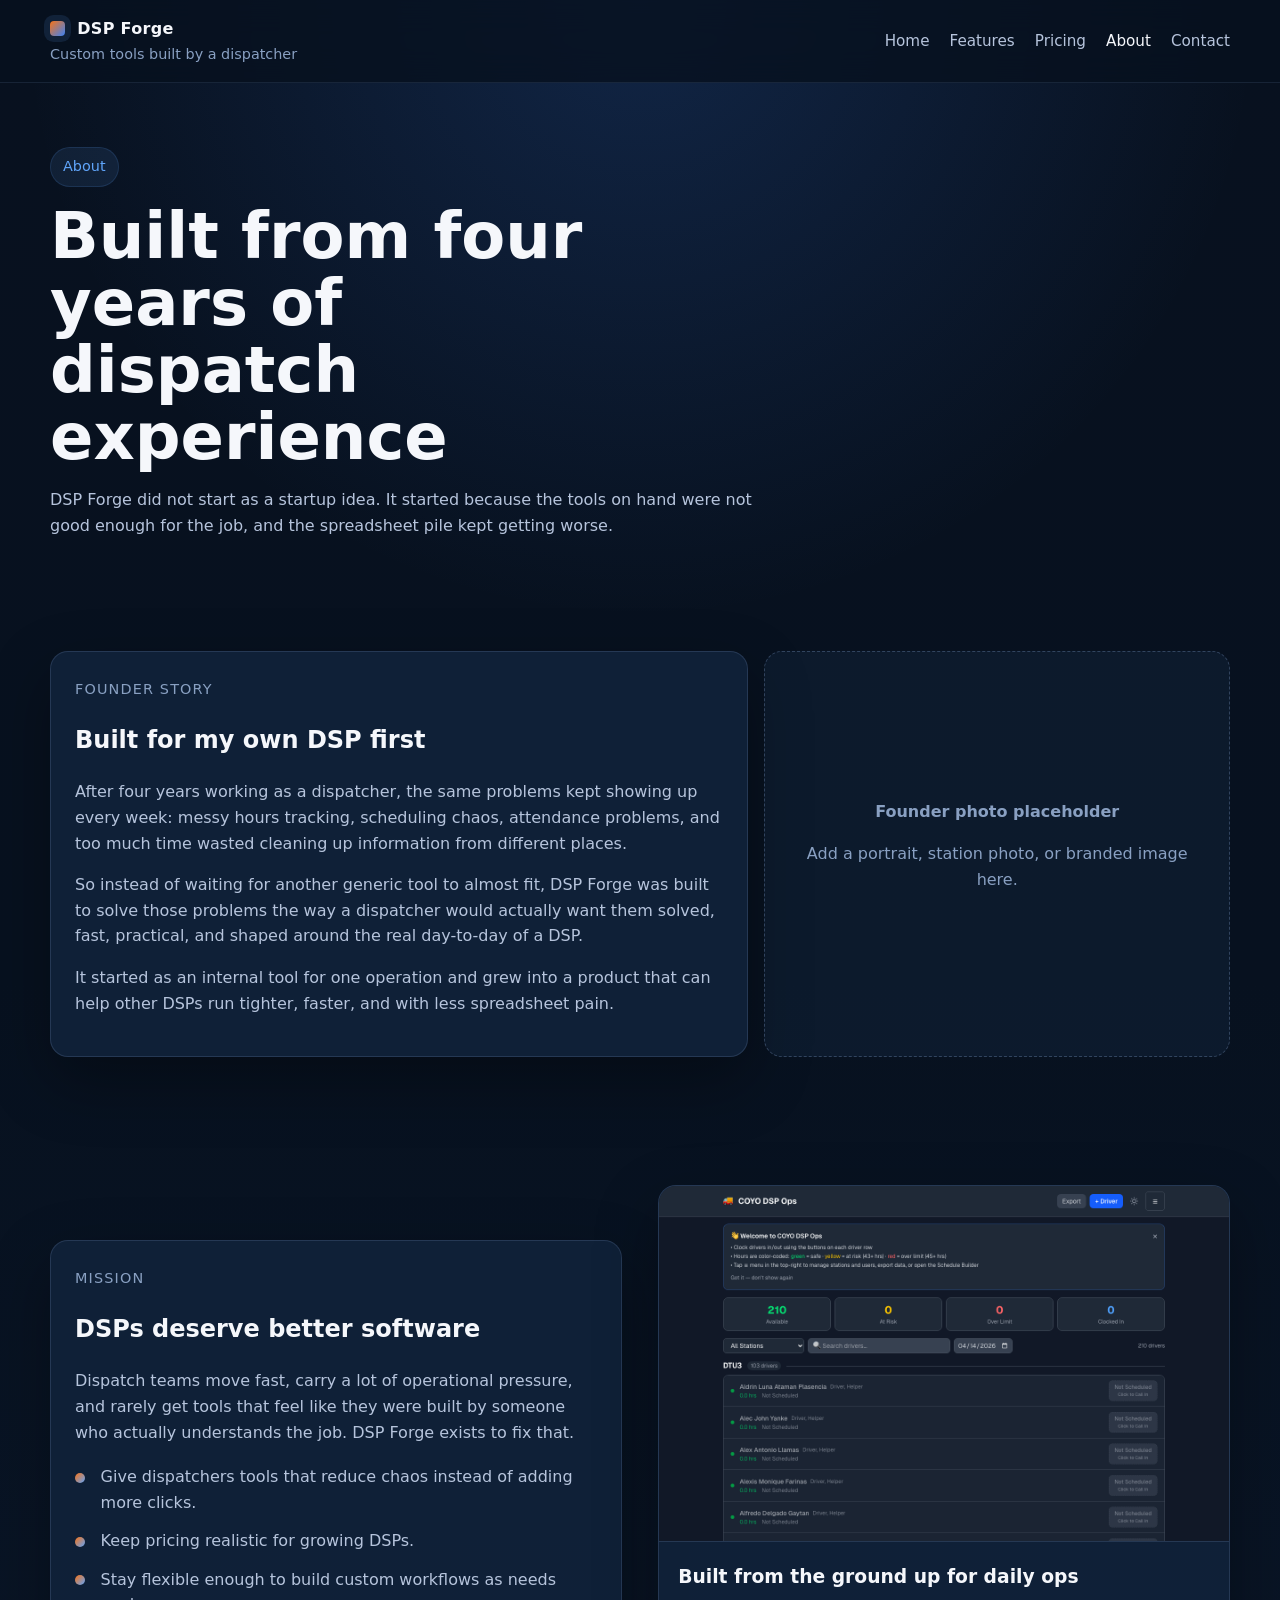
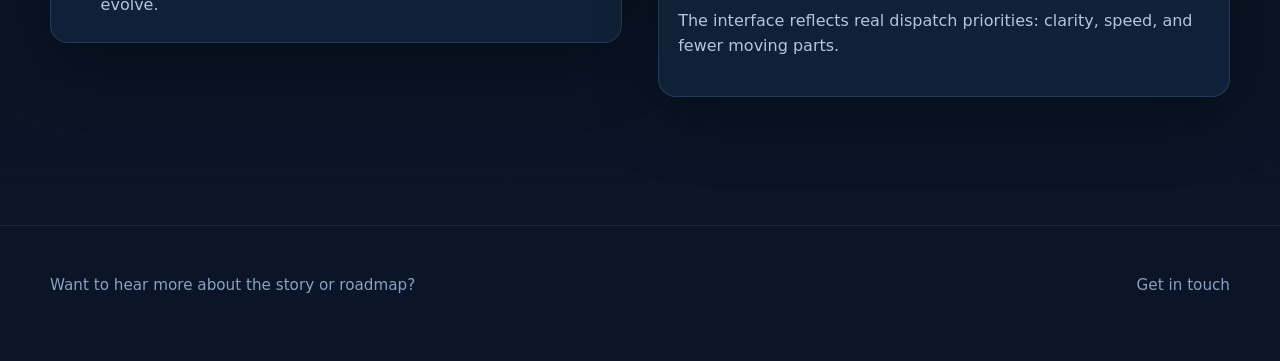
==== about.html @ 9725610b "Initial marketing site" ====
<!DOCTYPE html>
<html lang="en">
  <head>
    <meta charset="UTF-8" />
    <meta name="viewport" content="width=device-width, initial-scale=1.0" />
    <title>About DSP Forge | Built by a dispatcher</title>
    <meta
      name="description"
      content="Learn the story behind DSP Forge, Amazon DSP software created by a dispatcher after four years of solving hours, schedule, and attendance problems firsthand."
    />
    <link rel="stylesheet" href="styles.css" />
  </head>
  <body>
    <header class="site-header">
      <div class="container nav">
        <a class="brand" href="index.html">
          <span class="brand-mark">DSP Forge</span>
          <span class="brand-tagline">Custom tools built by a dispatcher</span>
        </a>
        <nav class="nav-links" aria-label="Primary navigation">
          <a href="index.html">Home</a>
          <a href="features.html">Features</a>
          <a href="pricing.html">Pricing</a>
          <a aria-current="page" href="about.html">About</a>
          <a href="contact.html">Contact</a>
        </nav>
      </div>
    </header>

    <main>
      <section class="page-hero">
        <div class="container">
          <span class="kicker">About</span>
          <h1>Built from four years of dispatch experience</h1>
          <p>
            DSP Forge did not start as a startup idea. It started because the tools on hand were not good enough for the job,
            and the spreadsheet pile kept getting worse.
          </p>
        </div>
      </section>

      <section class="section">
        <div class="container story-grid">
          <article class="story-card">
            <span class="panel-label">Founder story</span>
            <h2>Built for my own DSP first</h2>
            <p>
              After four years working as a dispatcher, the same problems kept showing up every week: messy hours tracking,
              scheduling chaos, attendance problems, and too much time wasted cleaning up information from different places.
            </p>
            <p>
              So instead of waiting for another generic tool to almost fit, DSP Forge was built to solve those problems the way a
              dispatcher would actually want them solved, fast, practical, and shaped around the real day-to-day of a DSP.
            </p>
            <p>
              It started as an internal tool for one operation and grew into a product that can help other DSPs run tighter,
              faster, and with less spreadsheet pain.
            </p>
          </article>

          <div class="photo-placeholder">
            <div>
              <strong>Founder photo placeholder</strong>
              <p>Add a portrait, station photo, or branded image here.</p>
            </div>
          </div>
        </div>
      </section>

      <section class="section">
        <div class="container two-column">
          <article class="story-card">
            <span class="panel-label">Mission</span>
            <h2>DSPs deserve better software</h2>
            <p>
              Dispatch teams move fast, carry a lot of operational pressure, and rarely get tools that feel like they were built
              by someone who actually understands the job. DSP Forge exists to fix that.
            </p>
            <ul class="check-list">
              <li>Give dispatchers tools that reduce chaos instead of adding more clicks.</li>
              <li>Keep pricing realistic for growing DSPs.</li>
              <li>Stay flexible enough to build custom workflows as needs evolve.</li>
            </ul>
          </article>
          <article class="screenshot-card">
            <img src="assets/dashboard.png" alt="Dashboard screenshot" />
            <div class="content">
              <h3>Built from the ground up for daily ops</h3>
              <p>The interface reflects real dispatch priorities: clarity, speed, and fewer moving parts.</p>
            </div>
          </article>
        </div>
      </section>
    </main>

    <footer class="site-footer">
      <div class="container footer-grid">
        <p>Want to hear more about the story or roadmap?</p>
        <a href="contact.html">Get in touch</a>
      </div>
    </footer>
  </body>
</html>
---- styles.css ----
:root {
  --bg: #07111f;
  --bg-elevated: rgba(12, 24, 42, 0.88);
  --bg-card: rgba(17, 34, 58, 0.92);
  --bg-soft: rgba(117, 152, 204, 0.08);
  --text: #f5f7fb;
  --text-soft: #b6c4dc;
  --text-muted: #89a0c2;
  --border: rgba(148, 178, 227, 0.16);
  --accent: #60a5fa;
  --accent-strong: #3b82f6;
  --accent-warm: #f97316;
  --success: #22c55e;
  --warning: #fbbf24;
  --danger: #fb7185;
  --shadow: 0 24px 64px rgba(0, 0, 0, 0.32);
  --radius-lg: 24px;
  --radius-md: 18px;
  --radius-sm: 12px;
  --container: 1180px;
}

* {
  box-sizing: border-box;
}

html {
  scroll-behavior: smooth;
}

body {
  margin: 0;
  font-family: Inter, ui-sans-serif, system-ui, -apple-system, BlinkMacSystemFont, "Segoe UI", sans-serif;
  background:
    radial-gradient(circle at top, rgba(59, 130, 246, 0.18), transparent 30%),
    linear-gradient(180deg, #08111f 0%, #07111f 50%, #0a1628 100%);
  color: var(--text);
  line-height: 1.6;
}

a {
  color: inherit;
  text-decoration: none;
}

img {
  max-width: 100%;
  display: block;
}

button,
input,
textarea {
  font: inherit;
}

.container {
  width: min(calc(100% - 2rem), var(--container));
  margin: 0 auto;
}

.site-header {
  position: sticky;
  top: 0;
  z-index: 20;
  backdrop-filter: blur(16px);
  background: rgba(7, 17, 31, 0.8);
  border-bottom: 1px solid rgba(148, 178, 227, 0.12);
}

.nav {
  display: flex;
  align-items: center;
  justify-content: space-between;
  gap: 1rem;
  padding: 1rem 0;
}

.brand {
  display: flex;
  flex-direction: column;
  gap: 0.1rem;
}

.brand-mark {
  display: inline-flex;
  align-items: center;
  gap: 0.75rem;
  font-weight: 700;
  letter-spacing: 0.02em;
}

.brand-mark::before {
  content: "";
  width: 0.95rem;
  height: 0.95rem;
  border-radius: 0.25rem;
  background: linear-gradient(135deg, var(--accent-warm), var(--accent-strong));
  box-shadow: 0 0 0 6px rgba(96, 165, 250, 0.12);
}

.brand-tagline {
  color: var(--text-muted);
  font-size: 0.9rem;
}

.nav-links {
  display: flex;
  align-items: center;
  gap: 1.25rem;
  flex-wrap: wrap;
  justify-content: flex-end;
}

.nav-links a {
  color: var(--text-soft);
  font-size: 0.95rem;
}

.nav-links a:hover,
.nav-links a[aria-current="page"] {
  color: var(--text);
}

.button,
.button-secondary,
.button-ghost {
  display: inline-flex;
  align-items: center;
  justify-content: center;
  gap: 0.55rem;
  border-radius: 999px;
  padding: 0.95rem 1.35rem;
  font-weight: 600;
  transition: transform 0.2s ease, box-shadow 0.2s ease, background 0.2s ease;
}

.button {
  background: linear-gradient(135deg, var(--accent), var(--accent-strong));
  color: white;
  box-shadow: 0 18px 40px rgba(59, 130, 246, 0.28);
}

.button-secondary {
  background: rgba(96, 165, 250, 0.12);
  border: 1px solid rgba(96, 165, 250, 0.22);
  color: var(--text);
}

.button-ghost {
  background: transparent;
  border: 1px solid var(--border);
  color: var(--text-soft);
}

.button:hover,
.button-secondary:hover,
.button-ghost:hover {
  transform: translateY(-1px);
}

.hero {
  padding: 5.25rem 0 4rem;
}

.hero-grid,
.two-column {
  display: grid;
  grid-template-columns: repeat(2, minmax(0, 1fr));
  gap: 2.25rem;
  align-items: center;
}

.kicker {
  display: inline-flex;
  align-items: center;
  gap: 0.5rem;
  font-size: 0.9rem;
  color: var(--accent);
  background: rgba(96, 165, 250, 0.1);
  border: 1px solid rgba(96, 165, 250, 0.14);
  padding: 0.45rem 0.75rem;
  border-radius: 999px;
}

.hero h1,
.page-hero h1 {
  font-size: clamp(2.4rem, 5vw, 4.6rem);
  line-height: 1.05;
  margin: 1rem 0;
  max-width: 12ch;
}

.lead {
  color: var(--text-soft);
  font-size: 1.05rem;
  max-width: 60ch;
}

.hero-actions,
.inline-actions {
  display: flex;
  gap: 1rem;
  flex-wrap: wrap;
  margin-top: 2rem;
}

.hero-metrics,
.stat-grid,
.price-points,
.feature-grid,
.card-grid,
.contact-grid,
.story-grid,
.screenshot-grid {
  display: grid;
  gap: 1rem;
}

.hero-metrics {
  grid-template-columns: repeat(3, minmax(0, 1fr));
  margin-top: 2rem;
}

.metric,
.card,
.stat,
.price-card,
.contact-card,
.story-card,
.screenshot-card,
.timeline-item {
  background: var(--bg-card);
  border: 1px solid var(--border);
  border-radius: var(--radius-md);
  box-shadow: var(--shadow);
}

.metric,
.stat {
  padding: 1.2rem;
}

.metric strong,
.stat strong {
  display: block;
  font-size: 1.45rem;
  margin-bottom: 0.35rem;
}

.panel,
.card,
.price-card,
.contact-card,
.story-card,
.timeline-item {
  padding: 1.5rem;
}

.panel {
  border-radius: var(--radius-lg);
  background: linear-gradient(180deg, rgba(17, 34, 58, 0.95), rgba(10, 23, 40, 0.95));
  border: 1px solid var(--border);
  box-shadow: var(--shadow);
}

.panel-label {
  color: var(--text-muted);
  font-size: 0.9rem;
  text-transform: uppercase;
  letter-spacing: 0.08em;
}

.panel h2,
.section-heading h2 {
  font-size: clamp(1.9rem, 4vw, 3rem);
  margin: 0.7rem 0 0.8rem;
}

.section {
  padding: 4rem 0;
}

.section-heading {
  margin-bottom: 2rem;
  max-width: 48rem;
}

.section-heading p {
  color: var(--text-soft);
  margin: 0;
}

.card-grid {
  grid-template-columns: repeat(4, minmax(0, 1fr));
}

.feature-grid {
  grid-template-columns: repeat(3, minmax(0, 1fr));
}

.price-points {
  grid-template-columns: repeat(3, minmax(0, 1fr));
}

.card h3,
.price-card h3,
.contact-card h3,
.story-card h3,
.screenshot-card h3 {
  margin-top: 0;
  margin-bottom: 0.7rem;
}

.muted,
.card p,
.price-card p,
.contact-card p,
.story-card p,
.timeline-item p,
.screenshot-card p,
li {
  color: var(--text-soft);
}

.icon {
  width: 2.75rem;
  height: 2.75rem;
  display: inline-grid;
  place-items: center;
  border-radius: 0.9rem;
  background: rgba(96, 165, 250, 0.12);
  color: var(--accent);
  margin-bottom: 1rem;
  font-size: 1.2rem;
}

.problem-list,
.check-list,
.timeline,
.pricing-list,
.contact-list {
  list-style: none;
  padding: 0;
  margin: 1.2rem 0 0;
  display: grid;
  gap: 0.8rem;
}

.problem-list li,
.check-list li,
.pricing-list li,
.contact-list li {
  position: relative;
  padding-left: 1.6rem;
}

.problem-list li::before,
.check-list li::before,
.pricing-list li::before,
.contact-list li::before {
  content: "";
  position: absolute;
  left: 0;
  top: 0.55rem;
  width: 0.6rem;
  height: 0.6rem;
  border-radius: 999px;
  background: linear-gradient(135deg, var(--accent-warm), var(--accent));
}

.screenshot-grid {
  grid-template-columns: repeat(2, minmax(0, 1fr));
}

.screenshot-card {
  overflow: hidden;
  padding: 0;
}

.screenshot-card .content {
  padding: 1.2rem 1.2rem 1.35rem;
}

.screenshot-card img {
  aspect-ratio: 16 / 10;
  object-fit: cover;
  width: 100%;
  border-bottom: 1px solid var(--border);
}

.callout {
  padding: 1.3rem 1.4rem;
  border-radius: var(--radius-md);
  background: rgba(34, 197, 94, 0.1);
  border: 1px solid rgba(34, 197, 94, 0.16);
  color: #d7ffe3;
}

.page-hero {
  padding: 4rem 0 2rem;
}

.page-hero p {
  max-width: 46rem;
  color: var(--text-soft);
}

.price-card.featured {
  border-color: rgba(96, 165, 250, 0.35);
  background: linear-gradient(180deg, rgba(24, 44, 76, 0.98), rgba(12, 24, 42, 0.98));
}

.price-tag {
  font-size: clamp(2.25rem, 5vw, 3.4rem);
  font-weight: 700;
  line-height: 1;
  margin: 1rem 0;
}

.price-tag span {
  font-size: 1rem;
  color: var(--text-muted);
  font-weight: 500;
}

.story-grid {
  grid-template-columns: 1.2fr 0.8fr;
}

.photo-placeholder {
  min-height: 280px;
  border-radius: var(--radius-md);
  border: 1px dashed rgba(148, 178, 227, 0.28);
  background: rgba(96, 165, 250, 0.06);
  display: grid;
  place-items: center;
  text-align: center;
  padding: 1.5rem;
  color: var(--text-muted);
}

.contact-grid {
  grid-template-columns: 1.1fr 0.9fr;
}

.form-grid {
  display: grid;
  gap: 1rem;
}

label {
  display: grid;
  gap: 0.45rem;
  color: var(--text-soft);
  font-size: 0.95rem;
}

input,
textarea {
  width: 100%;
  border-radius: 14px;
  border: 1px solid rgba(148, 178, 227, 0.18);
  background: rgba(6, 16, 30, 0.85);
  color: var(--text);
  padding: 0.9rem 1rem;
}

input:focus,
textarea:focus {
  outline: 2px solid rgba(96, 165, 250, 0.35);
  outline-offset: 1px;
}

.site-footer {
  padding: 2rem 0 3rem;
  border-top: 1px solid rgba(148, 178, 227, 0.12);
  margin-top: 4rem;
}

.footer-grid {
  display: flex;
  align-items: center;
  justify-content: space-between;
  gap: 1rem;
  flex-wrap: wrap;
}

.footer-grid p,
.footer-grid a {
  color: var(--text-muted);
  font-size: 0.95rem;
}

.cta-band {
  padding: 2rem;
  border-radius: var(--radius-lg);
  border: 1px solid rgba(96, 165, 250, 0.2);
  background: linear-gradient(135deg, rgba(59, 130, 246, 0.2), rgba(249, 115, 22, 0.12));
}

.small-note {
  font-size: 0.9rem;
  color: var(--text-muted);
}

@media (max-width: 960px) {
  .hero-grid,
  .two-column,
  .story-grid,
  .contact-grid,
  .card-grid,
  .feature-grid,
  .price-points,
  .screenshot-grid,
  .hero-metrics {
    grid-template-columns: 1fr;
  }

  .nav {
    align-items: flex-start;
    flex-direction: column;
  }

  .nav-links {
    justify-content: flex-start;
  }

  .hero h1,
  .page-hero h1 {
    max-width: none;
  }
}

@media (max-width: 640px) {
  .hero {
    padding-top: 3.5rem;
  }

  .section,
  .page-hero {
    padding: 3rem 0 1.5rem;
  }

  .button,
  .button-secondary,
  .button-ghost {
    width: 100%;
  }

  .hero-actions,
  .inline-actions {
    flex-direction: column;
  }

  .container {
    width: min(calc(100% - 1.25rem), var(--container));
  }
}
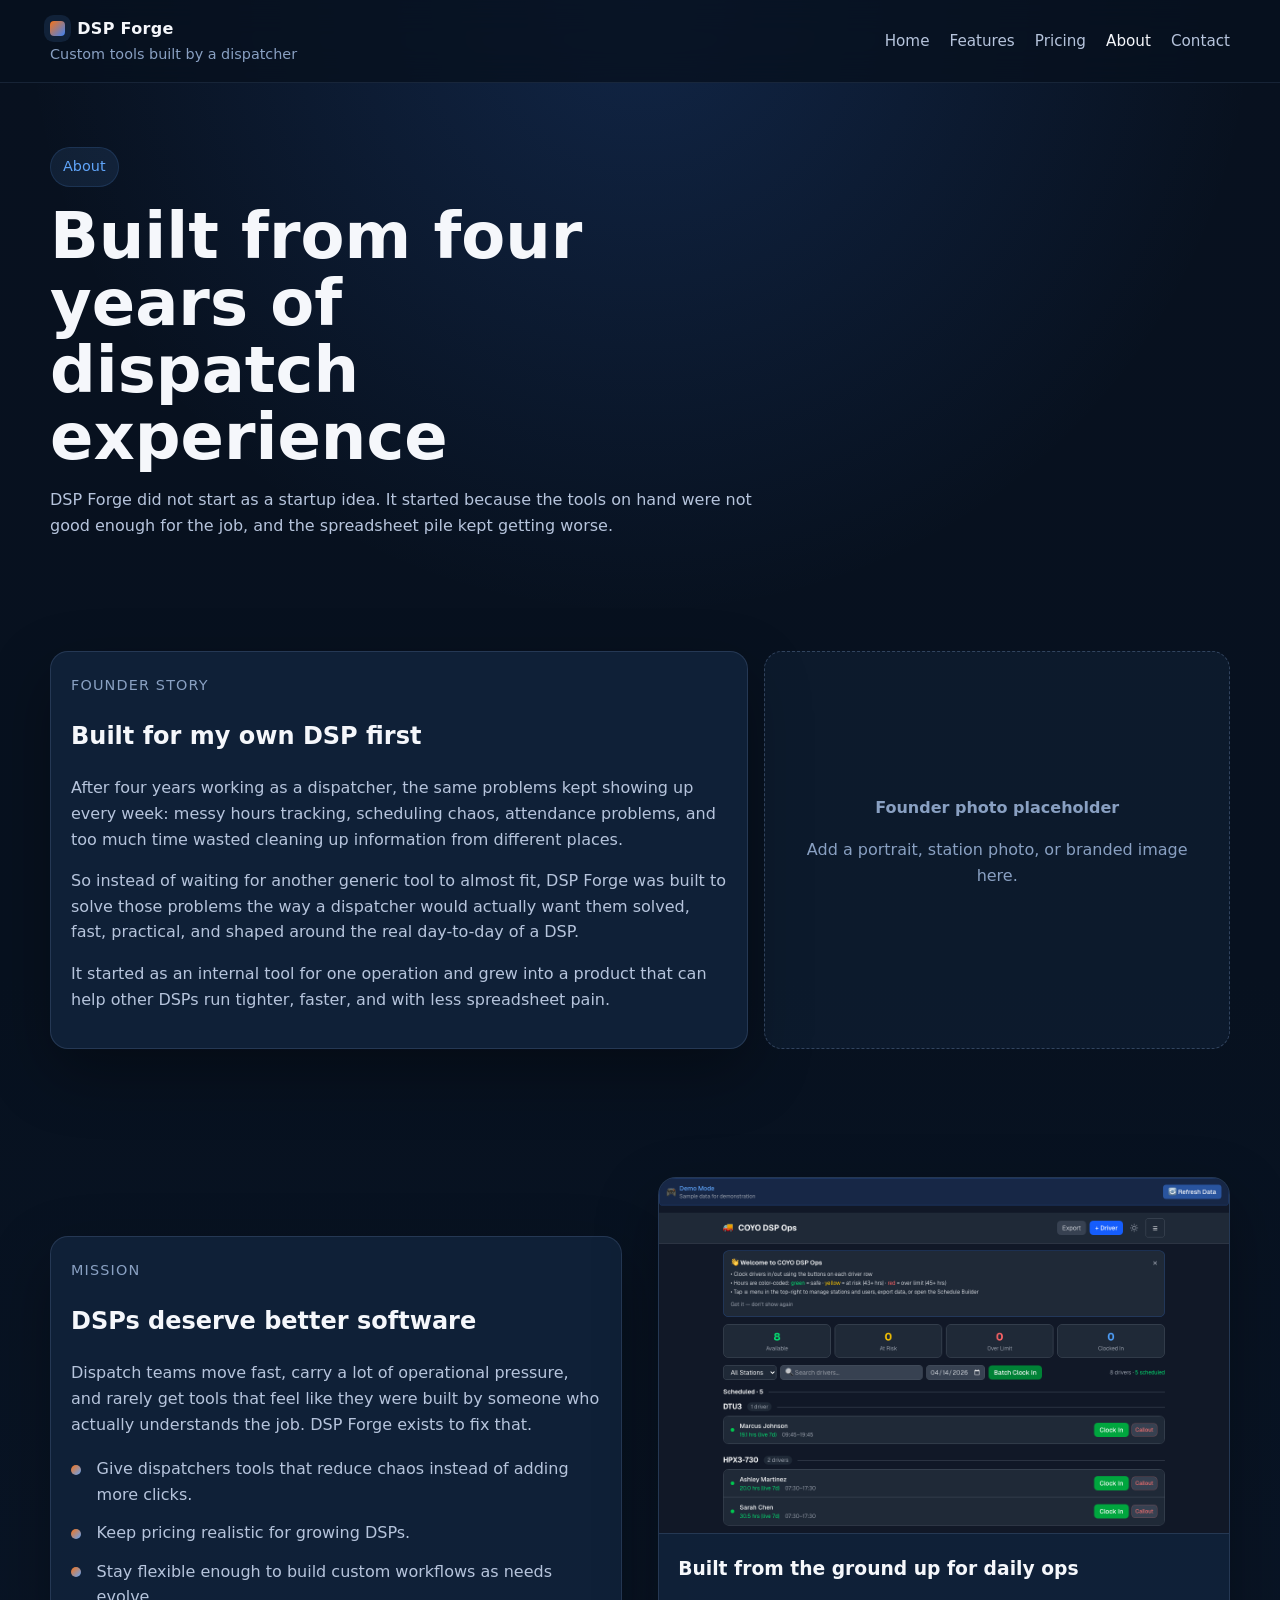
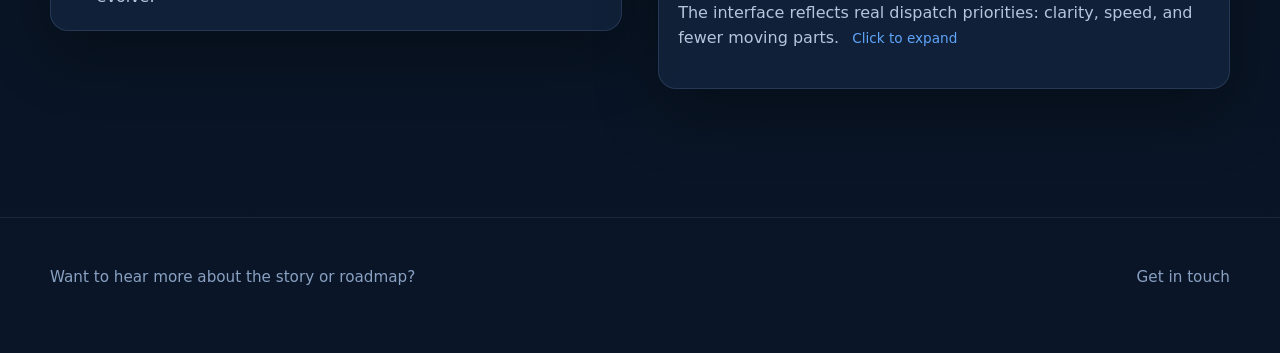
==== commit 2dd34554: "Add lightbox to about page dashboard screenshot" ====
--- a/about.html
+++ b/about.html
@@ -9,7 +9,15 @@
       content="Learn the story behind DSP Forge, Amazon DSP software created by a dispatcher after four years of solving hours, schedule, and attendance problems firsthand."
     />
     <link rel="stylesheet" href="styles.css" />
+    <script src="lightbox.js" defer></script>
   </head>
+  <!-- Lightbox Modal -->
+    <div id="lightbox" class="lightbox" onclick="closeLightbox()">
+      <span class="lightbox-close">&times;</span>
+      <img id="lightbox-img" class="lightbox-content" src="" alt="">
+      <div id="lightbox-caption" class="lightbox-caption"></div>
+    </div>
+
   <body>
     <header class="site-header">
       <div class="container nav">
@@ -82,11 +90,11 @@
               <li>Stay flexible enough to build custom workflows as needs evolve.</li>
             </ul>
           </article>
-          <article class="screenshot-card">
+          <article class="screenshot-card" onclick="openLightbox('assets/dashboard.png', 'Built from the ground up for daily ops — the interface reflects real dispatch priorities: clarity, speed, and fewer moving parts.')">
             <img src="assets/dashboard.png" alt="Dashboard screenshot" />
             <div class="content">
               <h3>Built from the ground up for daily ops</h3>
-              <p>The interface reflects real dispatch priorities: clarity, speed, and fewer moving parts.</p>
+              <p>The interface reflects real dispatch priorities: clarity, speed, and fewer moving parts. <span class="click-hint">Click to expand</span></p>
             </div>
           </article>
         </div>
--- a/styles.css
+++ b/styles.css
@@ -254,7 +254,13 @@
 .contact-card,
 .story-card,
 .timeline-item {
-  padding: 1.5rem;
+  padding: 1.25rem;
+}
+
+.card p {
+  margin: 0;
+  font-size: 0.95rem;
+  line-height: 1.5;
 }
 
 .panel {
@@ -292,7 +298,7 @@
 }
 
 .card-grid {
-  grid-template-columns: repeat(4, minmax(0, 1fr));
+  grid-template-columns: repeat(2, minmax(0, 1fr));
 }
 
 .feature-grid {
@@ -557,3 +563,119 @@
     width: min(calc(100% - 1.25rem), var(--container));
   }
 }
+
+/* Larger Screenshot Grid */
+.screenshot-grid-large {
+  display: grid;
+  grid-template-columns: repeat(2, 1fr);
+  gap: 2rem;
+  margin-top: 2rem;
+}
+
+.screenshot-card-large {
+  background: var(--bg-card);
+  border: 1px solid var(--border);
+  border-radius: var(--radius-md);
+  overflow: hidden;
+  cursor: pointer;
+  transition: transform 0.2s ease, box-shadow 0.2s ease;
+}
+
+.screenshot-card-large:hover {
+  transform: translateY(-4px);
+  box-shadow: 0 12px 32px rgba(0, 0, 0, 0.4);
+}
+
+.screenshot-card-large img {
+  width: 100%;
+  height: auto;
+  aspect-ratio: 16/10;
+  object-fit: cover;
+  border-bottom: 1px solid var(--border);
+}
+
+.screenshot-card-large .content {
+  padding: 1.25rem;
+}
+
+.screenshot-card-large h3 {
+  margin: 0 0 0.5rem;
+  font-size: 1.1rem;
+}
+
+.screenshot-card-large p {
+  margin: 0;
+  color: var(--text-soft);
+  font-size: 0.95rem;
+}
+
+.click-hint {
+  color: var(--accent);
+  font-size: 0.85rem;
+  margin-left: 0.5rem;
+}
+
+/* Lightbox Modal */
+.lightbox {
+  display: none;
+  position: fixed;
+  z-index: 1000;
+  left: 0;
+  top: 0;
+  width: 100%;
+  height: 100%;
+  background: rgba(7, 17, 31, 0.95);
+  backdrop-filter: blur(8px);
+  animation: fadeIn 0.2s ease;
+}
+
+@keyframes fadeIn {
+  from { opacity: 0; }
+  to { opacity: 1; }
+}
+
+.lightbox-content {
+  position: absolute;
+  top: 50%;
+  left: 50%;
+  transform: translate(-50%, -50%);
+  max-width: 90vw;
+  max-height: 80vh;
+  width: auto;
+  height: auto;
+  border-radius: var(--radius-md);
+  box-shadow: 0 24px 64px rgba(0, 0, 0, 0.5);
+}
+
+.lightbox-close {
+  position: absolute;
+  top: 20px;
+  right: 40px;
+  color: var(--text);
+  font-size: 40px;
+  font-weight: 300;
+  cursor: pointer;
+  transition: color 0.2s;
+  z-index: 1001;
+}
+
+.lightbox-close:hover {
+  color: var(--accent);
+}
+
+.lightbox-caption {
+  position: absolute;
+  bottom: 30px;
+  left: 50%;
+  transform: translateX(-50%);
+  color: var(--text-soft);
+  font-size: 1rem;
+  text-align: center;
+  max-width: 80%;
+}
+
+@media (max-width: 960px) {
+  .screenshot-grid-large {
+    grid-template-columns: 1fr;
+  }
+}
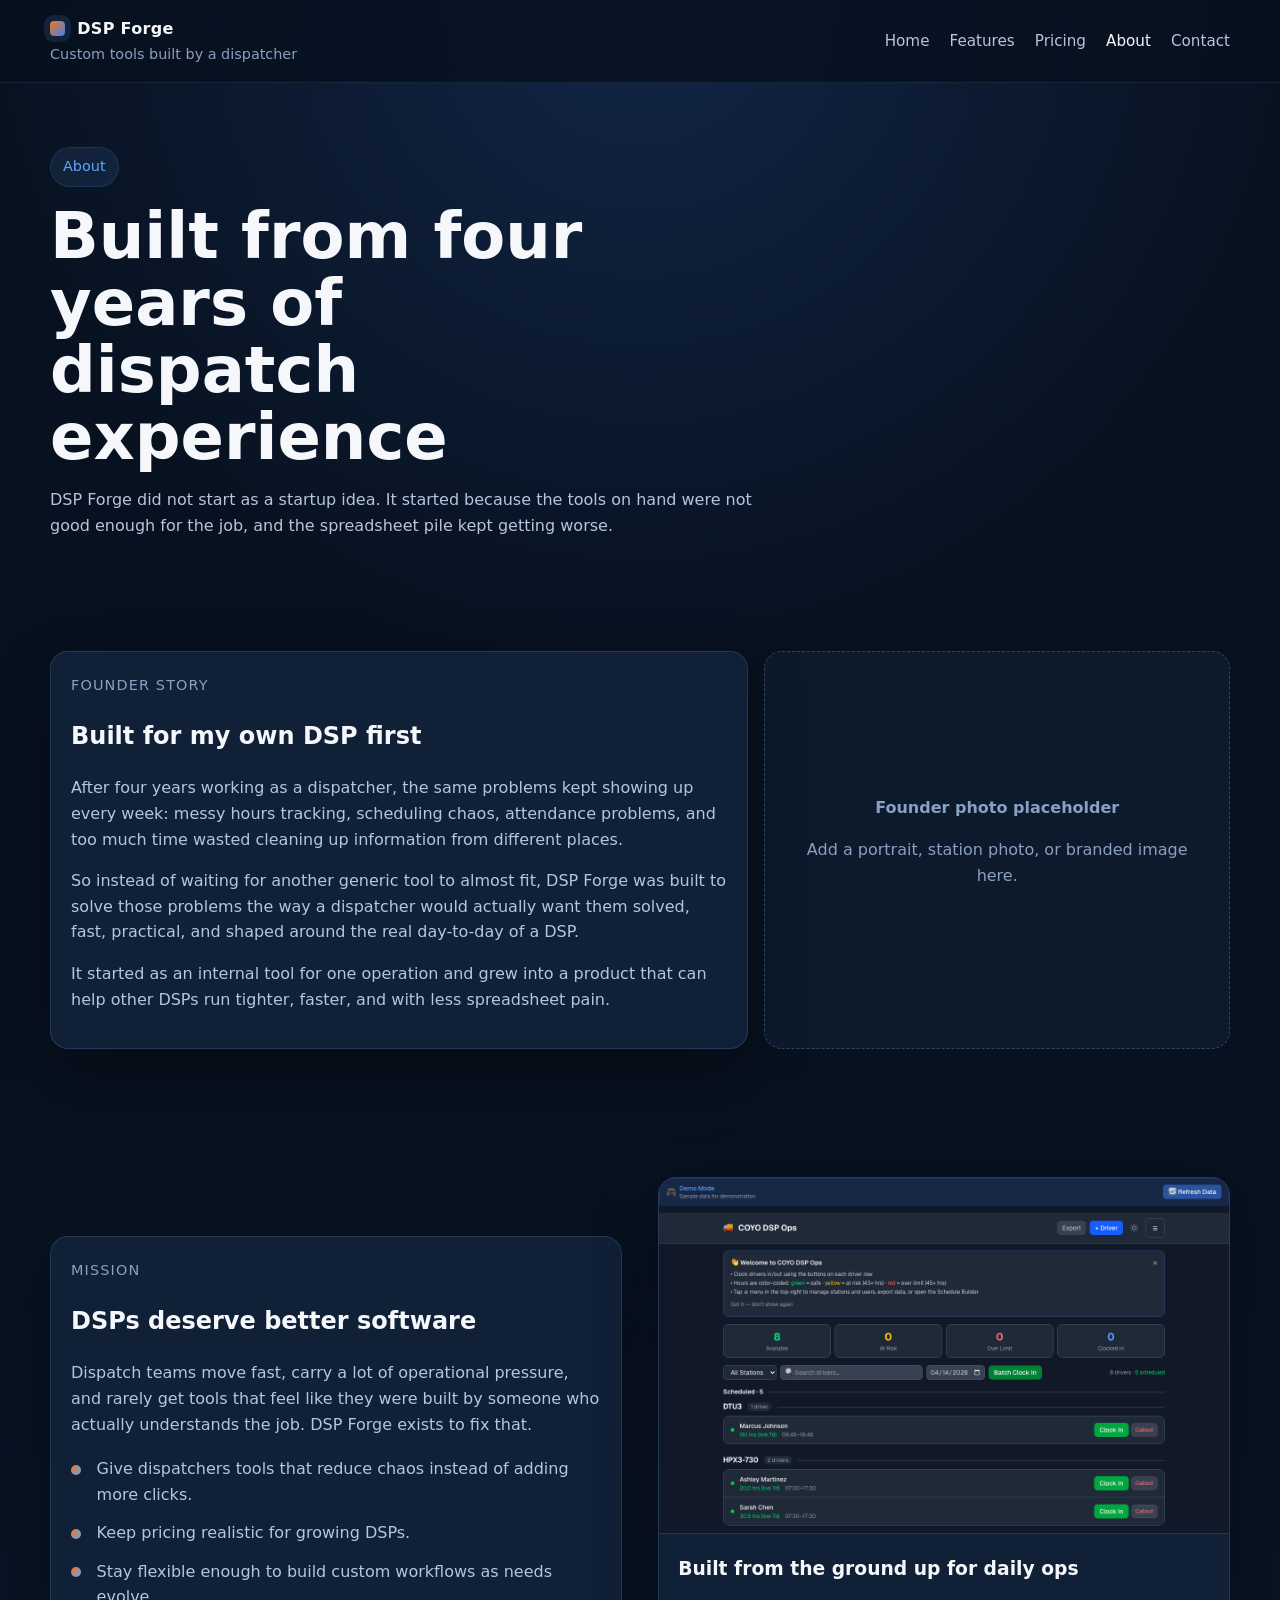
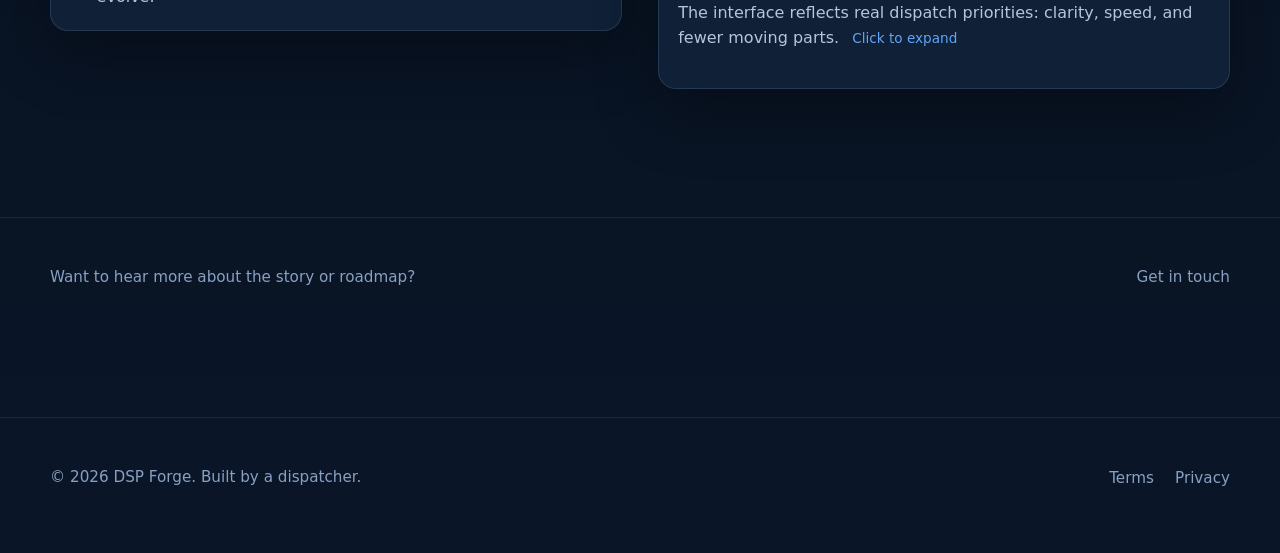
==== commit 8f96f985: "Add Terms and Privacy pages, update footer links" ====
--- a/about.html
+++ b/about.html
@@ -11,14 +11,13 @@
     <link rel="stylesheet" href="styles.css" />
     <script src="lightbox.js" defer></script>
   </head>
-  <!-- Lightbox Modal -->
+  <body>
+    <!-- Lightbox Modal -->
     <div id="lightbox" class="lightbox" onclick="closeLightbox()">
       <span class="lightbox-close">&times;</span>
       <img id="lightbox-img" class="lightbox-content" src="" alt="">
       <div id="lightbox-caption" class="lightbox-caption"></div>
     </div>
-
-  <body>
     <header class="site-header">
       <div class="container nav">
         <a class="brand" href="index.html">
@@ -107,5 +106,14 @@
         <a href="contact.html">Get in touch</a>
       </div>
     </footer>
+    <footer class="site-footer">
+      <div class="container footer-grid">
+        <p>&copy; 2026 DSP Forge. Built by a dispatcher.</p>
+        <div>
+          <a href="terms.html" style="margin-right: 1rem;">Terms</a>
+          <a href="privacy.html">Privacy</a>
+        </div>
+      </div>
+    </footer>
   </body>
 </html>
